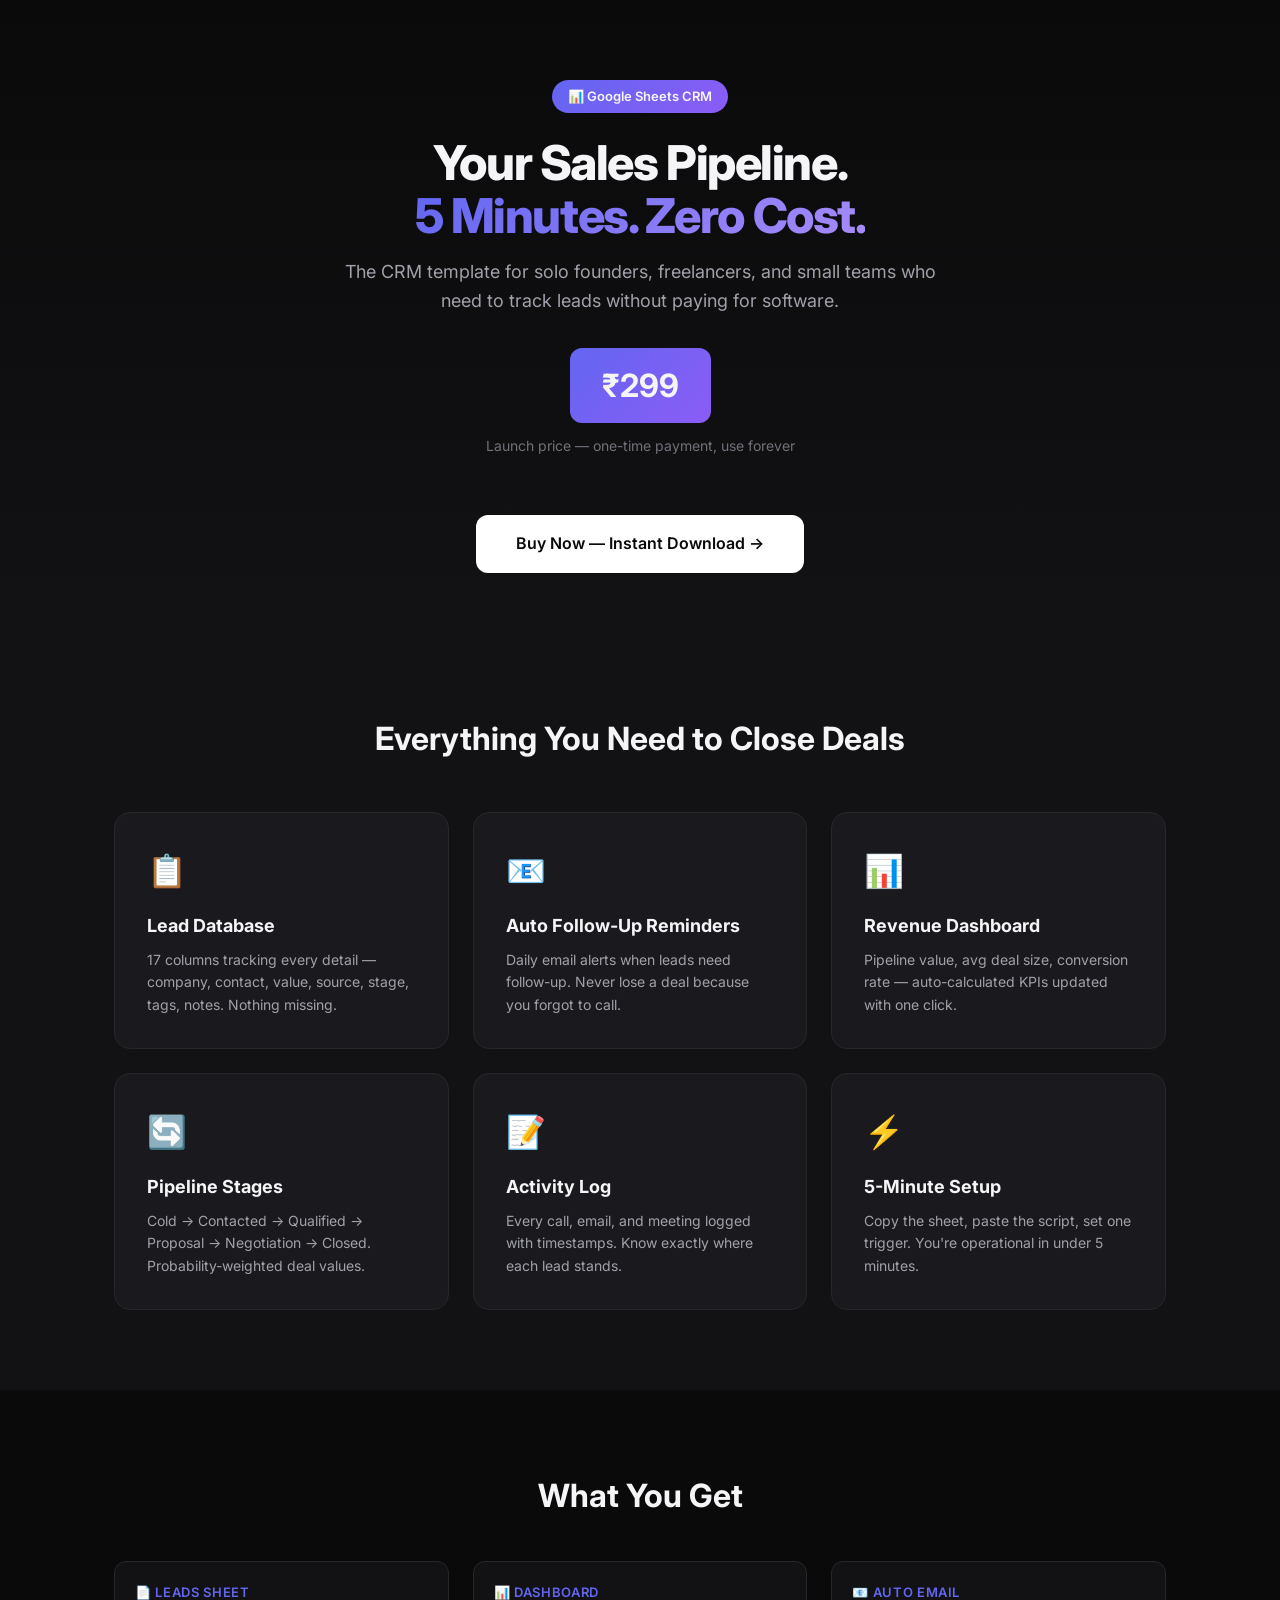
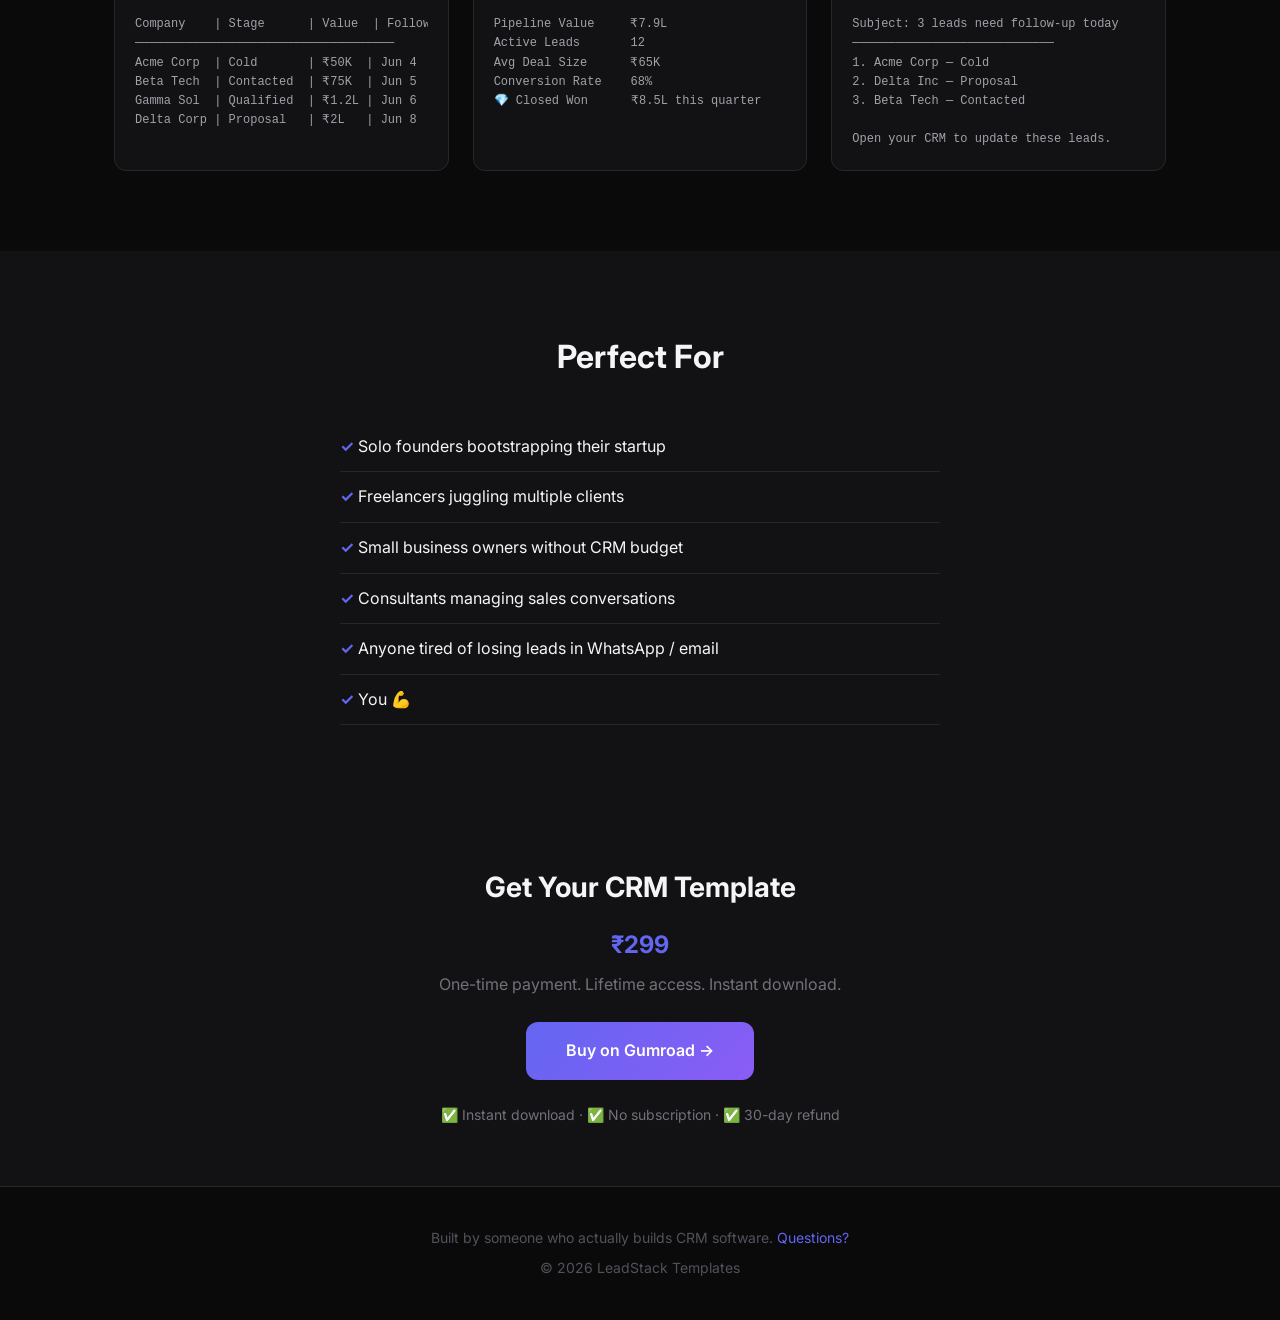
==== site/index.html @ 66523a02 "initial: CRM Sales Tracker Template + landing page" ====
<!DOCTYPE html>
<html lang="en">
<head>
  <meta charset="UTF-8">
  <meta name="viewport" content="width=device-width, initial-scale=1.0">
  <title>CRM & Sales Tracker Template | LeadStack</title>
  <link href="https://fonts.googleapis.com/css2?family=Inter:wght@400;500;600;700;800&display=swap" rel="stylesheet">
  <style>
    * { margin: 0; padding: 0; box-sizing: border-box; }
    body {
      font-family: 'Inter', sans-serif;
      background: #0a0a0b;
      color: #f5f5f7;
      line-height: 1.6;
    }
    .container { max-width: 1100px; margin: 0 auto; padding: 0 24px; }

    /* Hero */
    .hero {
      padding: 80px 0 60px;
      text-align: center;
      background: linear-gradient(180deg, #0a0a0b 0%, #121214 100%);
    }
    .hero-badge {
      display: inline-block;
      padding: 6px 16px;
      border-radius: 100px;
      background: linear-gradient(135deg, #6366f1, #8b5cf6);
      font-size: 13px;
      font-weight: 600;
      margin-bottom: 24px;
    }
    .hero h1 {
      font-size: 48px;
      font-weight: 800;
      line-height: 1.1;
      letter-spacing: -0.03em;
      margin-bottom: 16px;
    }
    .hero h1 span { background: linear-gradient(135deg, #6366f1, #a78bfa); -webkit-background-clip: text; -webkit-text-fill-color: transparent; }
    .hero p {
      font-size: 18px;
      color: #a1a1aa;
      max-width: 600px;
      margin: 0 auto 32px;
    }
    .price-tag {
      display: inline-block;
      padding: 12px 32px;
      background: linear-gradient(135deg, #6366f1, #8b5cf6);
      border-radius: 12px;
      font-size: 32px;
      font-weight: 700;
      margin-bottom: 12px;
    }
    .price-note { color: #71717a; font-size: 14px; margin-bottom: 32px; }
    .cta {
      display: inline-block;
      padding: 16px 40px;
      background: #fff;
      color: #0a0a0b;
      font-size: 16px;
      font-weight: 600;
      border-radius: 12px;
      text-decoration: none;
      transition: all 0.2s;
    }
    .cta:hover { transform: translateY(-2px); box-shadow: 0 12px 32px rgba(99,102,241,0.3); }

    /* Features */
    .features {
      padding: 80px 0;
      background: #121214;
    }
    .features h2 {
      text-align: center;
      font-size: 32px;
      margin-bottom: 48px;
    }
    .feature-grid {
      display: grid;
      grid-template-columns: repeat(auto-fit, minmax(300px, 1fr));
      gap: 24px;
    }
    .feature-card {
      padding: 32px;
      background: #1a1a1e;
      border-radius: 16px;
      border: 1px solid #27272a;
    }
    .feature-card .icon { font-size: 32px; margin-bottom: 16px; }
    .feature-card h3 { font-size: 18px; margin-bottom: 8px; }
    .feature-card p { color: #a1a1aa; font-size: 14px; }

    /* Demo */
    .demo {
      padding: 80px 0;
      background: #0a0a0b;
    }
    .demo h2 { text-align: center; font-size: 32px; margin-bottom: 40px; }
    .demo-grid {
      display: grid;
      grid-template-columns: repeat(auto-fit, minmax(320px, 1fr));
      gap: 24px;
    }
    .demo-card {
      background: #121214;
      border: 1px solid #27272a;
      border-radius: 12px;
      padding: 20px;
    }
    .demo-card pre {
      font-family: 'SF Mono', 'Fira Code', monospace;
      font-size: 12px;
      color: #a1a1aa;
      overflow-x: auto;
    }
    .demo-card .label {
      font-size: 13px;
      font-weight: 600;
      color: #6366f1;
      margin-bottom: 12px;
      text-transform: uppercase;
      letter-spacing: 0.05em;
    }

    /* Who */
    .who {
      padding: 80px 0;
      background: #121214;
    }
    .who h2 { text-align: center; font-size: 32px; margin-bottom: 40px; }
    .who-list {
      max-width: 600px;
      margin: 0 auto;
    }
    .who-list li {
      list-style: none;
      padding: 12px 0;
      font-size: 16px;
      border-bottom: 1px solid #27272a;
    }
    .who-list li::before { content: "✓ "; color: #6366f1; font-weight: 700; }

    /* Footer */
    .footer {
      text-align: center;
      padding: 40px;
      color: #52525b;
      font-size: 14px;
      border-top: 1px solid #27272a;
    }
    .footer a { color: #6366f1; text-decoration: none; }

    @media (max-width: 640px) {
      .hero h1 { font-size: 32px; }
      .price-tag { font-size: 28px; }
    }
  </style>
</head>
<body>
  <section class="hero">
    <div class="container">
      <div class="hero-badge">📊 Google Sheets CRM</div>
      <h1>Your Sales Pipeline.<br><span>5 Minutes. Zero Cost.</span></h1>
      <p>The CRM template for solo founders, freelancers, and small teams who need to track leads without paying for software.</p>
      <div class="price-tag">₹299</div>
      <div class="price-note">Launch price — one-time payment, use forever</div>
      <br>
      <a href="#buy" class="cta">Buy Now — Instant Download →</a>
    </div>
  </section>

  <section class="features">
    <div class="container">
      <h2>Everything You Need to Close Deals</h2>
      <div class="feature-grid">
        <div class="feature-card">
          <div class="icon">📋</div>
          <h3>Lead Database</h3>
          <p>17 columns tracking every detail — company, contact, value, source, stage, tags, notes. Nothing missing.</p>
        </div>
        <div class="feature-card">
          <div class="icon">📧</div>
          <h3>Auto Follow-Up Reminders</h3>
          <p>Daily email alerts when leads need follow-up. Never lose a deal because you forgot to call.</p>
        </div>
        <div class="feature-card">
          <div class="icon">📊</div>
          <h3>Revenue Dashboard</h3>
          <p>Pipeline value, avg deal size, conversion rate — auto-calculated KPIs updated with one click.</p>
        </div>
        <div class="feature-card">
          <div class="icon">🔄</div>
          <h3>Pipeline Stages</h3>
          <p>Cold → Contacted → Qualified → Proposal → Negotiation → Closed. Probability-weighted deal values.</p>
        </div>
        <div class="feature-card">
          <div class="icon">📝</div>
          <h3>Activity Log</h3>
          <p>Every call, email, and meeting logged with timestamps. Know exactly where each lead stands.</p>
        </div>
        <div class="feature-card">
          <div class="icon">⚡</div>
          <h3>5-Minute Setup</h3>
          <p>Copy the sheet, paste the script, set one trigger. You're operational in under 5 minutes.</p>
        </div>
      </div>
    </div>
  </section>

  <section class="demo">
    <div class="container">
      <h2>What You Get</h2>
      <div class="demo-grid">
        <div class="demo-card">
          <div class="label">📄 Leads Sheet</div>
          <pre>Company    | Stage      | Value  | Follow-Up
────────────────────────────────────
Acme Corp  | Cold       | ₹50K  | Jun 4
Beta Tech  | Contacted  | ₹75K  | Jun 5
Gamma Sol  | Qualified  | ₹1.2L | Jun 6
Delta Corp | Proposal   | ₹2L   | Jun 8</pre>
        </div>
        <div class="demo-card">
          <div class="label">📊 Dashboard</div>
          <pre>Pipeline Value     ₹7.9L
Active Leads       12
Avg Deal Size      ₹65K
Conversion Rate    68%
💎 Closed Won      ₹8.5L this quarter</pre>
        </div>
        <div class="demo-card">
          <div class="label">📧 Auto Email</div>
          <pre>Subject: 3 leads need follow-up today
────────────────────────────
1. Acme Corp — Cold
2. Delta Inc — Proposal
3. Beta Tech — Contacted

Open your CRM to update these leads.</pre>
        </div>
      </div>
    </div>
  </section>

  <section class="who">
    <div class="container">
      <h2>Perfect For</h2>
      <ul class="who-list">
        <li>Solo founders bootstrapping their startup</li>
        <li>Freelancers juggling multiple clients</li>
        <li>Small business owners without CRM budget</li>
        <li>Consultants managing sales conversations</li>
        <li>Anyone tired of losing leads in WhatsApp / email</li>
        <li>You 💪</li>
      </ul>
    </div>
  </section>

  <div id="buy" style="padding:60px 0;text-align:center;background:#121214;">
    <div class="container">
      <h2 style="font-size:28px;margin-bottom:16px;">Get Your CRM Template</h2>
      <div style="font-size:24px;font-weight:700;color:#6366f1;margin-bottom:8px;">₹299</div>
      <p style="color:#71717a;margin-bottom:24px;">One-time payment. Lifetime access. Instant download.</p>
      <a href="https://your-store.gumroad.com/l/crm-template" class="cta" style="background:linear-gradient(135deg,#6366f1,#8b5cf6);color:#fff;">Buy on Gumroad →</a>
      <div style="margin-top:24px;font-size:14px;color:#71717a;">
        ✅ Instant download · ✅ No subscription · ✅ 30-day refund
      </div>
    </div>
  </div>

  <div class="footer">
    <p>Built by someone who actually builds CRM software. <a href="mailto:support@example.com">Questions?</a></p>
    <p style="margin-top:8px;">© 2026 LeadStack Templates</p>
  </div>
</body>
</html>
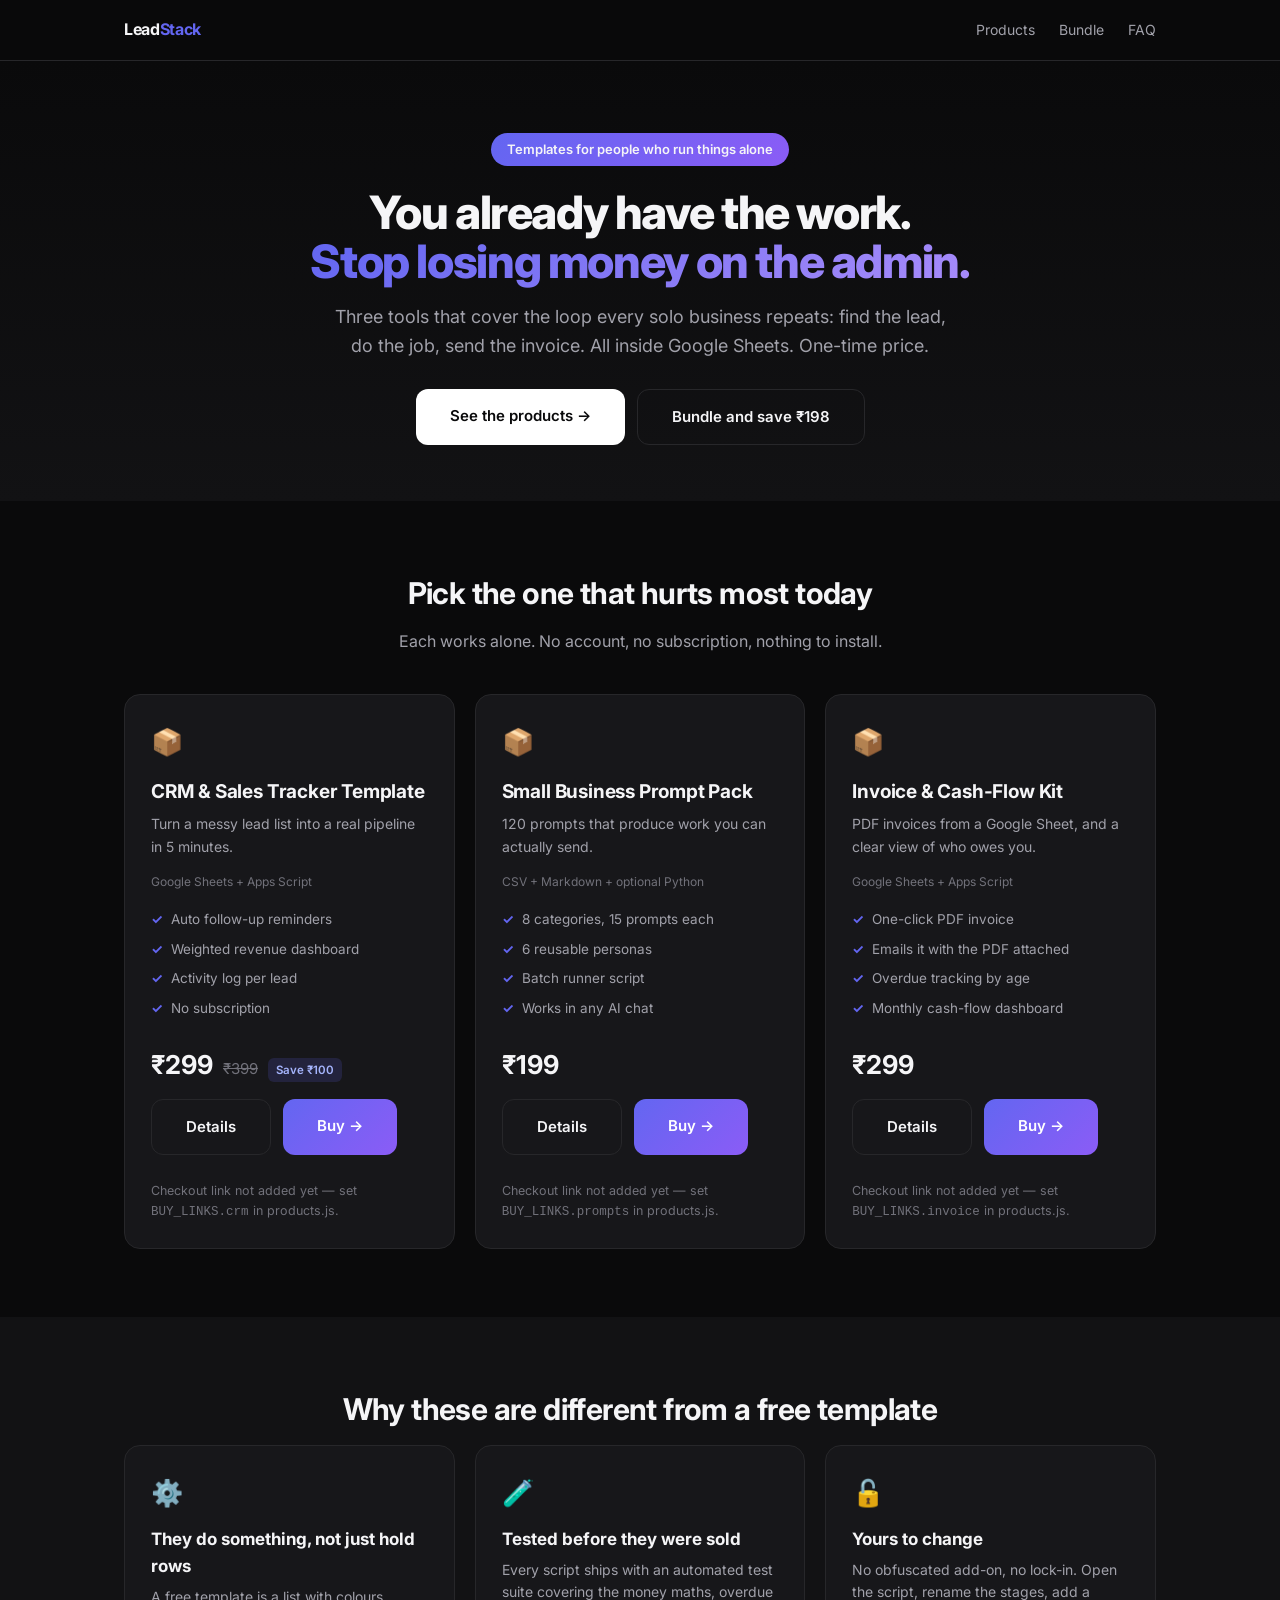
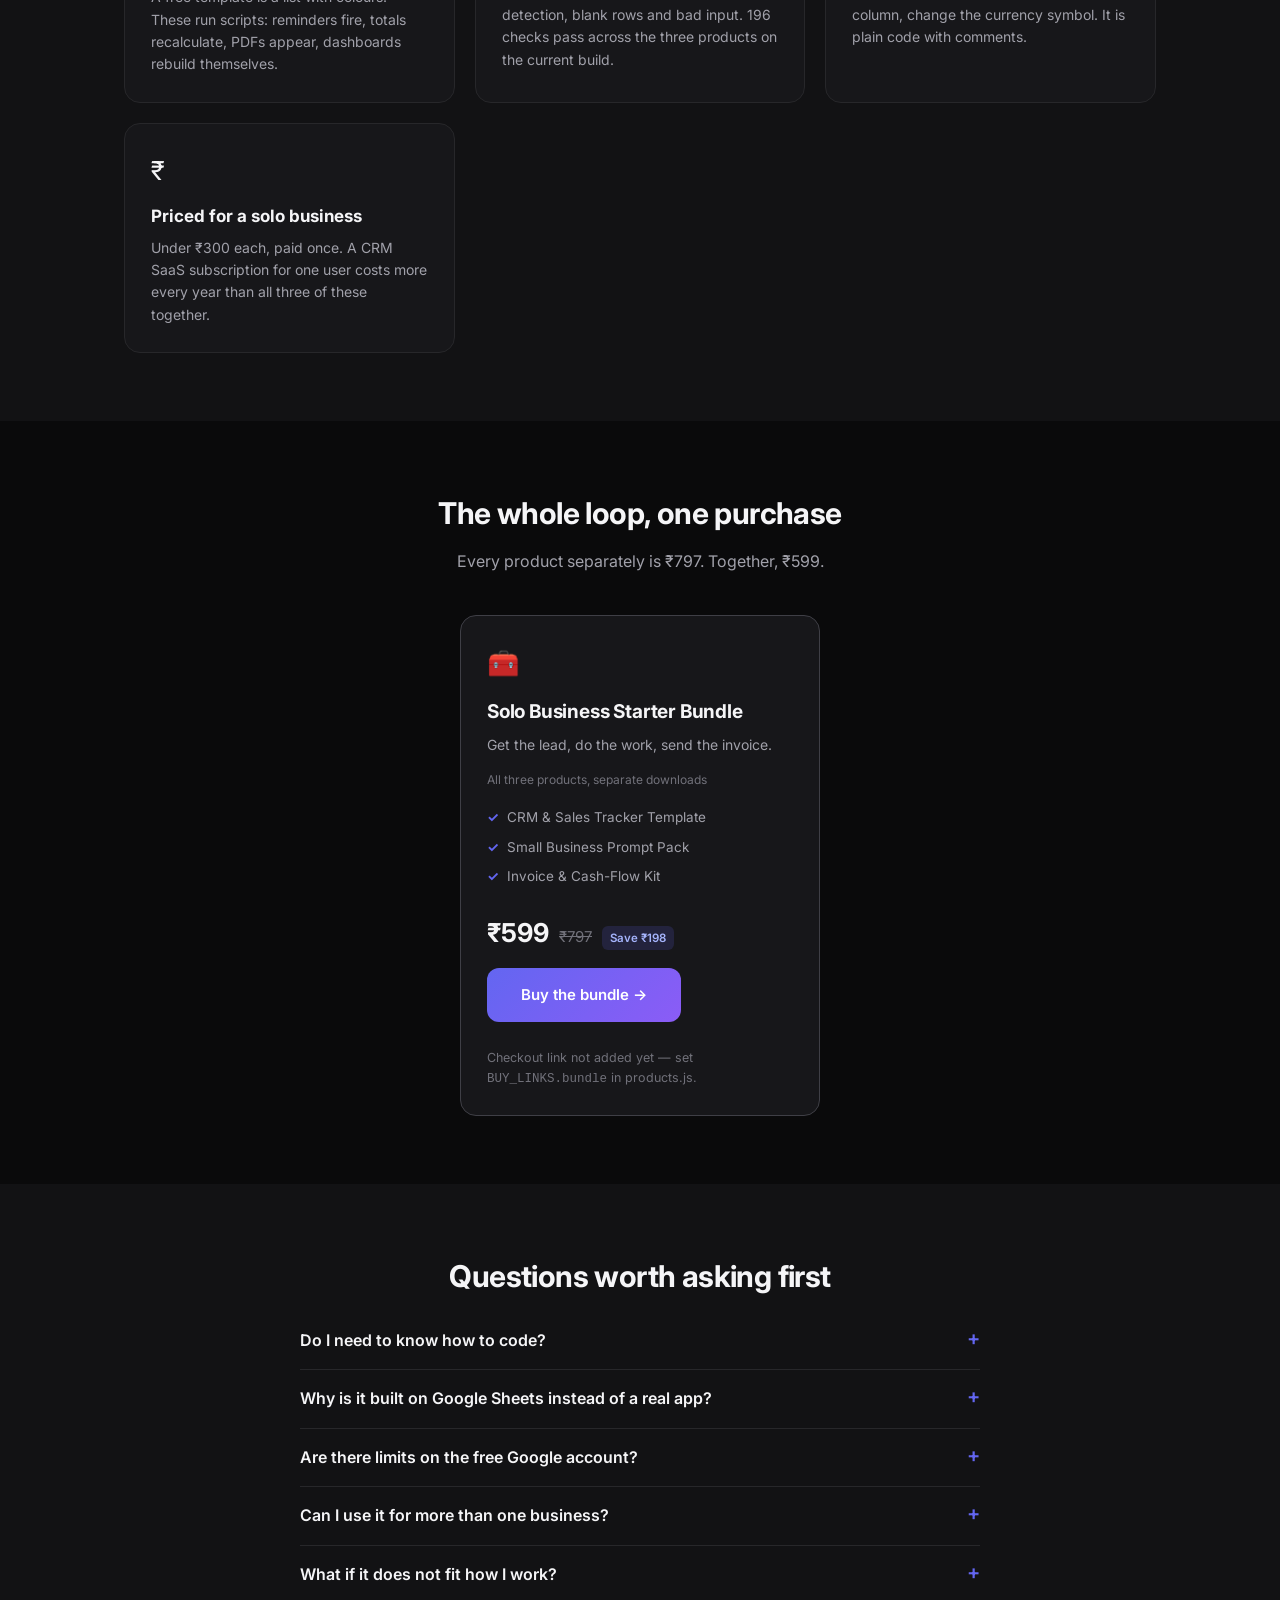
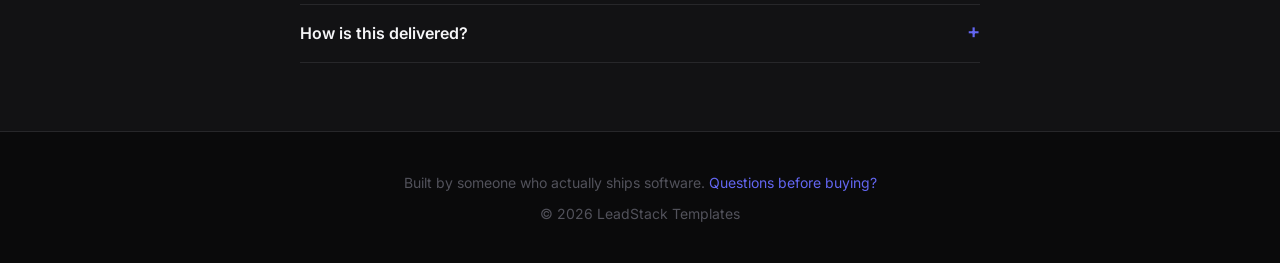
==== commit 190175d3: "Build a sellable product catalog around the CRM template The repo had one half-finished product and " ====
--- a/site/index.html
+++ b/site/index.html
@@ -3,276 +3,119 @@
 <head>
   <meta charset="UTF-8">
   <meta name="viewport" content="width=device-width, initial-scale=1.0">
-  <title>CRM & Sales Tracker Template | LeadStack</title>
+  <title>LeadStack — Templates & Tools for Solo Businesses</title>
+  <meta name="description" content="Google Sheets templates and prompt packs that handle sales, invoicing and follow-ups for freelancers and solo founders. One-time price, no subscription.">
   <link href="https://fonts.googleapis.com/css2?family=Inter:wght@400;500;600;700;800&display=swap" rel="stylesheet">
-  <style>
-    * { margin: 0; padding: 0; box-sizing: border-box; }
-    body {
-      font-family: 'Inter', sans-serif;
-      background: #0a0a0b;
-      color: #f5f5f7;
-      line-height: 1.6;
-    }
-    .container { max-width: 1100px; margin: 0 auto; padding: 0 24px; }
-
-    /* Hero */
-    .hero {
-      padding: 80px 0 60px;
-      text-align: center;
-      background: linear-gradient(180deg, #0a0a0b 0%, #121214 100%);
-    }
-    .hero-badge {
-      display: inline-block;
-      padding: 6px 16px;
-      border-radius: 100px;
-      background: linear-gradient(135deg, #6366f1, #8b5cf6);
-      font-size: 13px;
-      font-weight: 600;
-      margin-bottom: 24px;
-    }
-    .hero h1 {
-      font-size: 48px;
-      font-weight: 800;
-      line-height: 1.1;
-      letter-spacing: -0.03em;
-      margin-bottom: 16px;
-    }
-    .hero h1 span { background: linear-gradient(135deg, #6366f1, #a78bfa); -webkit-background-clip: text; -webkit-text-fill-color: transparent; }
-    .hero p {
-      font-size: 18px;
-      color: #a1a1aa;
-      max-width: 600px;
-      margin: 0 auto 32px;
-    }
-    .price-tag {
-      display: inline-block;
-      padding: 12px 32px;
-      background: linear-gradient(135deg, #6366f1, #8b5cf6);
-      border-radius: 12px;
-      font-size: 32px;
-      font-weight: 700;
-      margin-bottom: 12px;
-    }
-    .price-note { color: #71717a; font-size: 14px; margin-bottom: 32px; }
-    .cta {
-      display: inline-block;
-      padding: 16px 40px;
-      background: #fff;
-      color: #0a0a0b;
-      font-size: 16px;
-      font-weight: 600;
-      border-radius: 12px;
-      text-decoration: none;
-      transition: all 0.2s;
-    }
-    .cta:hover { transform: translateY(-2px); box-shadow: 0 12px 32px rgba(99,102,241,0.3); }
-
-    /* Features */
-    .features {
-      padding: 80px 0;
-      background: #121214;
-    }
-    .features h2 {
-      text-align: center;
-      font-size: 32px;
-      margin-bottom: 48px;
-    }
-    .feature-grid {
-      display: grid;
-      grid-template-columns: repeat(auto-fit, minmax(300px, 1fr));
-      gap: 24px;
-    }
-    .feature-card {
-      padding: 32px;
-      background: #1a1a1e;
-      border-radius: 16px;
-      border: 1px solid #27272a;
-    }
-    .feature-card .icon { font-size: 32px; margin-bottom: 16px; }
-    .feature-card h3 { font-size: 18px; margin-bottom: 8px; }
-    .feature-card p { color: #a1a1aa; font-size: 14px; }
-
-    /* Demo */
-    .demo {
-      padding: 80px 0;
-      background: #0a0a0b;
-    }
-    .demo h2 { text-align: center; font-size: 32px; margin-bottom: 40px; }
-    .demo-grid {
-      display: grid;
-      grid-template-columns: repeat(auto-fit, minmax(320px, 1fr));
-      gap: 24px;
-    }
-    .demo-card {
-      background: #121214;
-      border: 1px solid #27272a;
-      border-radius: 12px;
-      padding: 20px;
-    }
-    .demo-card pre {
-      font-family: 'SF Mono', 'Fira Code', monospace;
-      font-size: 12px;
-      color: #a1a1aa;
-      overflow-x: auto;
-    }
-    .demo-card .label {
-      font-size: 13px;
-      font-weight: 600;
-      color: #6366f1;
-      margin-bottom: 12px;
-      text-transform: uppercase;
-      letter-spacing: 0.05em;
-    }
-
-    /* Who */
-    .who {
-      padding: 80px 0;
-      background: #121214;
-    }
-    .who h2 { text-align: center; font-size: 32px; margin-bottom: 40px; }
-    .who-list {
-      max-width: 600px;
-      margin: 0 auto;
-    }
-    .who-list li {
-      list-style: none;
-      padding: 12px 0;
-      font-size: 16px;
-      border-bottom: 1px solid #27272a;
-    }
-    .who-list li::before { content: "✓ "; color: #6366f1; font-weight: 700; }
-
-    /* Footer */
-    .footer {
-      text-align: center;
-      padding: 40px;
-      color: #52525b;
-      font-size: 14px;
-      border-top: 1px solid #27272a;
-    }
-    .footer a { color: #6366f1; text-decoration: none; }
-
-    @media (max-width: 640px) {
-      .hero h1 { font-size: 32px; }
-      .price-tag { font-size: 28px; }
-    }
-  </style>
+  <link rel="stylesheet" href="styles.css">
 </head>
 <body>
-  <section class="hero">
+  <nav class="nav">
+    <div class="container nav-inner">
+      <a class="logo" href="index.html">Lead<span>Stack</span></a>
+      <div class="nav-links">
+        <a href="#products">Products</a>
+        <a href="#bundle">Bundle</a>
+        <a href="#faq">FAQ</a>
+      </div>
+    </div>
+  </nav>
+
+  <header class="hero">
     <div class="container">
-      <div class="hero-badge">📊 Google Sheets CRM</div>
-      <h1>Your Sales Pipeline.<br><span>5 Minutes. Zero Cost.</span></h1>
-      <p>The CRM template for solo founders, freelancers, and small teams who need to track leads without paying for software.</p>
-      <div class="price-tag">₹299</div>
-      <div class="price-note">Launch price — one-time payment, use forever</div>
-      <br>
-      <a href="#buy" class="cta">Buy Now — Instant Download →</a>
+      <div class="hero-badge">Templates for people who run things alone</div>
+      <h1>You already have the work.<br><em>Stop losing money on the admin.</em></h1>
+      <p>Three tools that cover the loop every solo business repeats: find the lead, do the job, send the invoice. All inside Google Sheets. One-time price.</p>
+      <div class="cta-row">
+        <a href="#products" class="cta">See the products →</a>
+        <a href="#bundle" class="cta ghost">Bundle and save ₹198</a>
+      </div>
+    </div>
+  </header>
+
+  <section id="products">
+    <div class="container">
+      <h2>Pick the one that hurts most today</h2>
+      <p class="sub">Each works alone. No account, no subscription, nothing to install.</p>
+      <div class="grid" data-products></div>
     </div>
   </section>
 
-  <section class="features">
+  <section class="alt">
     <div class="container">
-      <h2>Everything You Need to Close Deals</h2>
-      <div class="feature-grid">
-        <div class="feature-card">
-          <div class="icon">📋</div>
-          <h3>Lead Database</h3>
-          <p>17 columns tracking every detail — company, contact, value, source, stage, tags, notes. Nothing missing.</p>
+      <h2>Why these are different from a free template</h2>
+      <div class="features">
+        <div class="feature">
+          <div class="icon">⚙️</div>
+          <h3>They do something, not just hold rows</h3>
+          <p>A free template is a list with colours. These run scripts: reminders fire, totals recalculate, PDFs appear, dashboards rebuild themselves.</p>
         </div>
-        <div class="feature-card">
-          <div class="icon">📧</div>
-          <h3>Auto Follow-Up Reminders</h3>
-          <p>Daily email alerts when leads need follow-up. Never lose a deal because you forgot to call.</p>
+        <div class="feature">
+          <div class="icon">🧪</div>
+          <h3>Tested before they were sold</h3>
+          <p>Every script ships with an automated test suite covering the money maths, overdue detection, blank rows and bad input. 196 checks pass across the three products on the current build.</p>
         </div>
-        <div class="feature-card">
-          <div class="icon">📊</div>
-          <h3>Revenue Dashboard</h3>
-          <p>Pipeline value, avg deal size, conversion rate — auto-calculated KPIs updated with one click.</p>
+        <div class="feature">
+          <div class="icon">🔓</div>
+          <h3>Yours to change</h3>
+          <p>No obfuscated add-on, no lock-in. Open the script, rename the stages, add a column, change the currency symbol. It is plain code with comments.</p>
         </div>
-        <div class="feature-card">
-          <div class="icon">🔄</div>
-          <h3>Pipeline Stages</h3>
-          <p>Cold → Contacted → Qualified → Proposal → Negotiation → Closed. Probability-weighted deal values.</p>
-        </div>
-        <div class="feature-card">
-          <div class="icon">📝</div>
-          <h3>Activity Log</h3>
-          <p>Every call, email, and meeting logged with timestamps. Know exactly where each lead stands.</p>
-        </div>
-        <div class="feature-card">
-          <div class="icon">⚡</div>
-          <h3>5-Minute Setup</h3>
-          <p>Copy the sheet, paste the script, set one trigger. You're operational in under 5 minutes.</p>
+        <div class="feature">
+          <div class="icon">₹</div>
+          <h3>Priced for a solo business</h3>
+          <p>Under ₹300 each, paid once. A CRM SaaS subscription for one user costs more every year than all three of these together.</p>
         </div>
       </div>
     </div>
   </section>
 
-  <section class="demo">
+  <section id="bundle">
     <div class="container">
-      <h2>What You Get</h2>
-      <div class="demo-grid">
-        <div class="demo-card">
-          <div class="label">📄 Leads Sheet</div>
-          <pre>Company    | Stage      | Value  | Follow-Up
-────────────────────────────────────
-Acme Corp  | Cold       | ₹50K  | Jun 4
-Beta Tech  | Contacted  | ₹75K  | Jun 5
-Gamma Sol  | Qualified  | ₹1.2L | Jun 6
-Delta Corp | Proposal   | ₹2L   | Jun 8</pre>
-        </div>
-        <div class="demo-card">
-          <div class="label">📊 Dashboard</div>
-          <pre>Pipeline Value     ₹7.9L
-Active Leads       12
-Avg Deal Size      ₹65K
-Conversion Rate    68%
-💎 Closed Won      ₹8.5L this quarter</pre>
-        </div>
-        <div class="demo-card">
-          <div class="label">📧 Auto Email</div>
-          <pre>Subject: 3 leads need follow-up today
-────────────────────────────
-1. Acme Corp — Cold
-2. Delta Inc — Proposal
-3. Beta Tech — Contacted
+      <h2>The whole loop, one purchase</h2>
+      <p class="sub">Every product separately is ₹797. Together, ₹599.</p>
+      <div class="grid" style="max-width:360px;margin:0 auto;" data-bundle></div>
+    </div>
+  </section>
 
-Open your CRM to update these leads.</pre>
-        </div>
+  <section class="alt" id="faq">
+    <div class="container">
+      <h2>Questions worth asking first</h2>
+      <div class="faq">
+        <details>
+          <summary>Do I need to know how to code?</summary>
+          <p>No. Setup is copy-paste into the Apps Script editor and clicking through a menu. The guides assume you have never opened Apps Script before.</p>
+        </details>
+        <details>
+          <summary>Why is it built on Google Sheets instead of a real app?</summary>
+          <p>Because a real app costs money every month, holds your data somewhere you did not choose, and you cannot change how it works. Sheets runs free on any device, the data is yours, and every formula here is editable.</p>
+        </details>
+        <details>
+          <summary>Are there limits on the free Google account?</summary>
+          <p>Apps Script has generous daily quotas that a solo workload will not approach. Email-sending caps are the only one worth knowing about, and both guides explain the numbers.</p>
+        </details>
+        <details>
+          <summary>Can I use it for more than one business?</summary>
+          <p>Yes — one licence covers every business you personally own. Reselling or redistributing is not permitted.</p>
+        </details>
+        <details>
+          <summary>What if it does not fit how I work?</summary>
+          <p>Email me within 30 days and you get a full refund, no questions asked. Refunds cost me less than shipping something people hate.</p>
+        </details>
+        <details>
+          <summary>How is this delivered?</summary>
+          <p>Instant download after checkout: a ZIP with the script, sample data, a written setup guide, and a one-page quick start.</p>
+        </details>
       </div>
     </div>
   </section>
 
-  <section class="who">
+  <footer class="footer">
     <div class="container">
-      <h2>Perfect For</h2>
-      <ul class="who-list">
-        <li>Solo founders bootstrapping their startup</li>
-        <li>Freelancers juggling multiple clients</li>
-        <li>Small business owners without CRM budget</li>
-        <li>Consultants managing sales conversations</li>
-        <li>Anyone tired of losing leads in WhatsApp / email</li>
-        <li>You 💪</li>
-      </ul>
+      <p>Built by someone who actually ships software. <a href="mailto:hello@leadstack.dev">Questions before buying?</a></p>
+      <p style="margin-top:8px">© <span data-year>2026</span> LeadStack Templates</p>
     </div>
-  </section>
+  </footer>
 
-  <div id="buy" style="padding:60px 0;text-align:center;background:#121214;">
-    <div class="container">
-      <h2 style="font-size:28px;margin-bottom:16px;">Get Your CRM Template</h2>
-      <div style="font-size:24px;font-weight:700;color:#6366f1;margin-bottom:8px;">₹299</div>
-      <p style="color:#71717a;margin-bottom:24px;">One-time payment. Lifetime access. Instant download.</p>
-      <a href="https://your-store.gumroad.com/l/crm-template" class="cta" style="background:linear-gradient(135deg,#6366f1,#8b5cf6);color:#fff;">Buy on Gumroad →</a>
-      <div style="margin-top:24px;font-size:14px;color:#71717a;">
-        ✅ Instant download · ✅ No subscription · ✅ 30-day refund
-      </div>
-    </div>
-  </div>
-
-  <div class="footer">
-    <p>Built by someone who actually builds CRM software. <a href="mailto:support@example.com">Questions?</a></p>
-    <p style="margin-top:8px;">© 2026 LeadStack Templates</p>
-  </div>
+  <script src="products.js"></script>
+  <script src="store.js"></script>
 </body>
 </html>
--- a/site/styles.css
+++ b/site/styles.css
@@ -0,0 +1,118 @@
+/* Shared styles for the storefront. */
+* { margin: 0; padding: 0; box-sizing: border-box; }
+:root {
+  --bg: #0a0a0b; --bg-alt: #121214; --card: #17171a;
+  --line: #27272a; --text: #f5f5f7; --muted: #a1a1aa; --dim: #71717a;
+  --brand: #6366f1; --brand-2: #8b5cf6;
+}
+body {
+  font-family: 'Inter', -apple-system, BlinkMacSystemFont, 'Segoe UI', sans-serif;
+  background: var(--bg); color: var(--text); line-height: 1.6;
+  -webkit-font-smoothing: antialiased;
+}
+.container { max-width: 1080px; margin: 0 auto; padding: 0 24px; }
+a { color: var(--brand); }
+
+/* Nav */
+.nav { position: sticky; top: 0; z-index: 10; background: rgba(10,10,11,.85); backdrop-filter: blur(12px); border-bottom: 1px solid var(--line); }
+.nav-inner { display: flex; align-items: center; justify-content: space-between; height: 60px; }
+.logo { font-weight: 700; font-size: 16px; letter-spacing: -.02em; color: var(--text); text-decoration: none; }
+.logo span { color: var(--brand); }
+.nav-links { display: flex; gap: 24px; font-size: 14px; }
+.nav-links a { color: var(--muted); text-decoration: none; }
+.nav-links a:hover { color: var(--text); }
+
+/* Hero */
+.hero { padding: 72px 0 56px; text-align: center; background: linear-gradient(180deg, var(--bg) 0%, var(--bg-alt) 100%); }
+.hero-badge { display: inline-block; padding: 6px 16px; border-radius: 100px; background: linear-gradient(135deg, var(--brand), var(--brand-2)); font-size: 13px; font-weight: 600; margin-bottom: 22px; }
+.hero h1 { font-size: 46px; font-weight: 800; line-height: 1.08; letter-spacing: -.03em; margin-bottom: 16px; }
+.hero h1 em { font-style: normal; background: linear-gradient(135deg, var(--brand), #a78bfa); -webkit-background-clip: text; background-clip: text; -webkit-text-fill-color: transparent; }
+.hero p { font-size: 18px; color: var(--muted); max-width: 620px; margin: 0 auto 28px; }
+.cta { display: inline-block; padding: 15px 34px; background: #fff; color: var(--bg); font-size: 15px; font-weight: 600; border-radius: 12px; text-decoration: none; transition: transform .18s, box-shadow .18s; }
+.cta:hover { transform: translateY(-2px); box-shadow: 0 12px 32px rgba(99,102,241,.3); }
+.cta.brand { background: linear-gradient(135deg, var(--brand), var(--brand-2)); color: #fff; }
+.cta.ghost { background: transparent; color: var(--text); border: 1px solid var(--line); }
+.cta-row { display: flex; gap: 12px; justify-content: center; flex-wrap: wrap; }
+
+/* Sections */
+section { padding: 68px 0; }
+section.alt { background: var(--bg-alt); }
+h2 { font-size: 30px; font-weight: 700; letter-spacing: -.02em; text-align: center; margin-bottom: 12px; }
+.sub { text-align: center; color: var(--muted); max-width: 560px; margin: 0 auto 40px; font-size: 16px; }
+
+/* Product cards */
+.grid { display: grid; grid-template-columns: repeat(auto-fit, minmax(280px, 1fr)); gap: 20px; }
+.card { background: var(--card); border: 1px solid var(--line); border-radius: 16px; padding: 26px; display: flex; flex-direction: column; transition: border-color .18s, transform .18s; }
+.card:hover { border-color: #3f3f46; transform: translateY(-3px); }
+.card .icon { font-size: 26px; margin-bottom: 14px; }
+.card h3 { font-size: 19px; margin-bottom: 6px; letter-spacing: -.01em; }
+.card .tag { color: var(--muted); font-size: 14px; margin-bottom: 14px; }
+.card ul { list-style: none; margin-bottom: 20px; flex: 1; }
+.card li { font-size: 13.5px; color: var(--muted); padding: 4px 0 4px 20px; position: relative; }
+.card li::before { content: "✓"; position: absolute; left: 0; color: var(--brand); font-weight: 700; }
+.price-row { display: flex; align-items: baseline; gap: 10px; margin-bottom: 14px; }
+.price { font-size: 26px; font-weight: 700; }
+.was { color: var(--dim); text-decoration: line-through; font-size: 15px; }
+.save { background: rgba(99,102,241,.16); color: #a5b4fc; font-size: 11.5px; font-weight: 600; padding: 3px 8px; border-radius: 6px; }
+.card .fmt { font-size: 12px; color: var(--dim); margin-bottom: 14px; }
+
+/* Feature list */
+.features { display: grid; grid-template-columns: repeat(auto-fit, minmax(290px, 1fr)); gap: 20px; }
+.feature { padding: 26px; background: var(--card); border: 1px solid var(--line); border-radius: 16px; }
+.feature .icon { font-size: 26px; margin-bottom: 12px; }
+.feature h3 { font-size: 17px; margin-bottom: 6px; }
+.feature p { color: var(--muted); font-size: 14px; }
+
+/* Code / demo block */
+pre { font-family: 'SF Mono', 'Fira Code', ui-monospace, monospace; font-size: 12px; color: var(--muted); overflow-x: auto; }
+.demo-card { background: var(--bg-alt); border: 1px solid var(--line); border-radius: 12px; padding: 20px; }
+.demo-card .label { font-size: 12px; font-weight: 600; color: var(--brand); margin-bottom: 12px; text-transform: uppercase; letter-spacing: .05em; }
+
+/* Steps */
+.steps { max-width: 660px; margin: 0 auto; }
+.step { display: flex; gap: 18px; padding: 18px 0; border-bottom: 1px solid var(--line); }
+.step:last-child { border-bottom: none; }
+.step .n { flex: none; width: 30px; height: 30px; border-radius: 50%; background: linear-gradient(135deg, var(--brand), var(--brand-2)); display: grid; place-items: center; font-size: 14px; font-weight: 700; }
+.step h4 { font-size: 16px; margin-bottom: 2px; }
+.step p { color: var(--muted); font-size: 14.5px; }
+
+/* Buy box */
+.buy { text-align: center; }
+.buy .price { font-size: 34px; color: var(--brand); }
+.assure { margin-top: 20px; font-size: 13.5px; color: var(--dim); }
+
+/* Notice when links are not wired up yet */
+.note { margin-top: 14px; font-size: 12.5px; color: var(--dim); }
+
+/* FAQ */
+.faq { max-width: 680px; margin: 0 auto; }
+.faq details { border-bottom: 1px solid var(--line); padding: 16px 0; }
+.faq summary { cursor: pointer; font-weight: 600; font-size: 16px; list-style: none; }
+.faq summary::-webkit-details-marker { display: none; }
+.faq summary::after { content: "+"; float: right; color: var(--brand); font-size: 20px; line-height: 1; }
+.faq details[open] summary::after { content: "–"; }
+.faq p { color: var(--muted); font-size: 14.5px; margin-top: 10px; }
+
+/* Audience list */
+.who-list li { list-style: none; padding: 10px 0 10px 24px; font-size: 15.5px; border-bottom: 1px solid var(--line); position: relative; color: var(--muted); }
+.who-list li::before { content: "✓"; position: absolute; left: 0; color: var(--brand); font-weight: 700; }
+
+/* Table */
+table { width: 100%; border-collapse: collapse; font-size: 14px; }
+th, td { text-align: left; padding: 11px 12px; border-bottom: 1px solid var(--line); }
+th { color: var(--muted); font-size: 12px; text-transform: uppercase; letter-spacing: .04em; }
+
+.footer { text-align: center; padding: 40px 24px; color: #52525b; font-size: 14px; border-top: 1px solid var(--line); }
+.footer a { color: var(--brand); text-decoration: none; }
+.breadcrumbs { font-size: 13px; color: var(--dim); margin-bottom: 20px; }
+.breadcrumbs a { color: var(--dim); text-decoration: none; }
+.breadcrumbs a:hover { color: var(--text); }
+.two-col { display: grid; grid-template-columns: repeat(auto-fit, minmax(320px, 1fr)); gap: 22px; }
+
+@media (max-width: 640px) {
+  .hero { padding: 48px 0 40px; }
+  .hero h1 { font-size: 32px; }
+  .nav-links { display: none; }
+  section { padding: 48px 0; }
+  h2 { font-size: 25px; }
+}
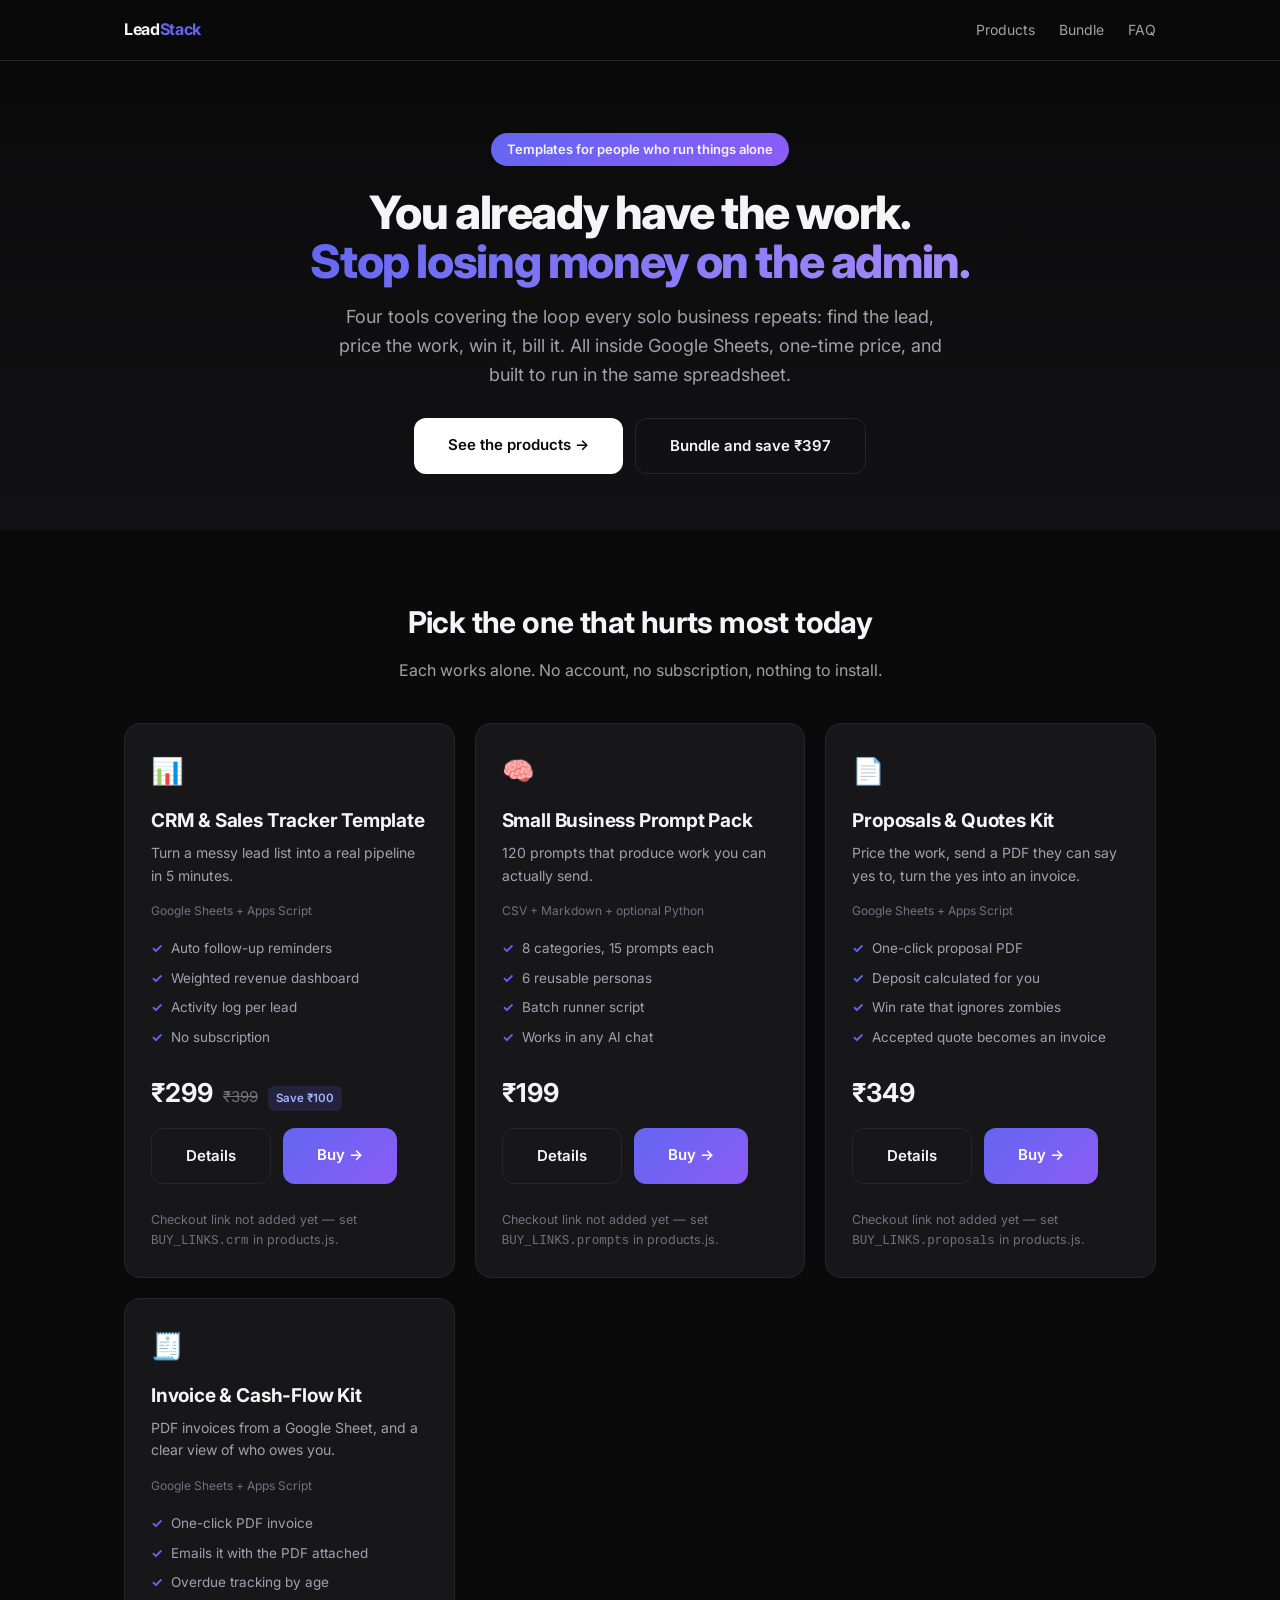
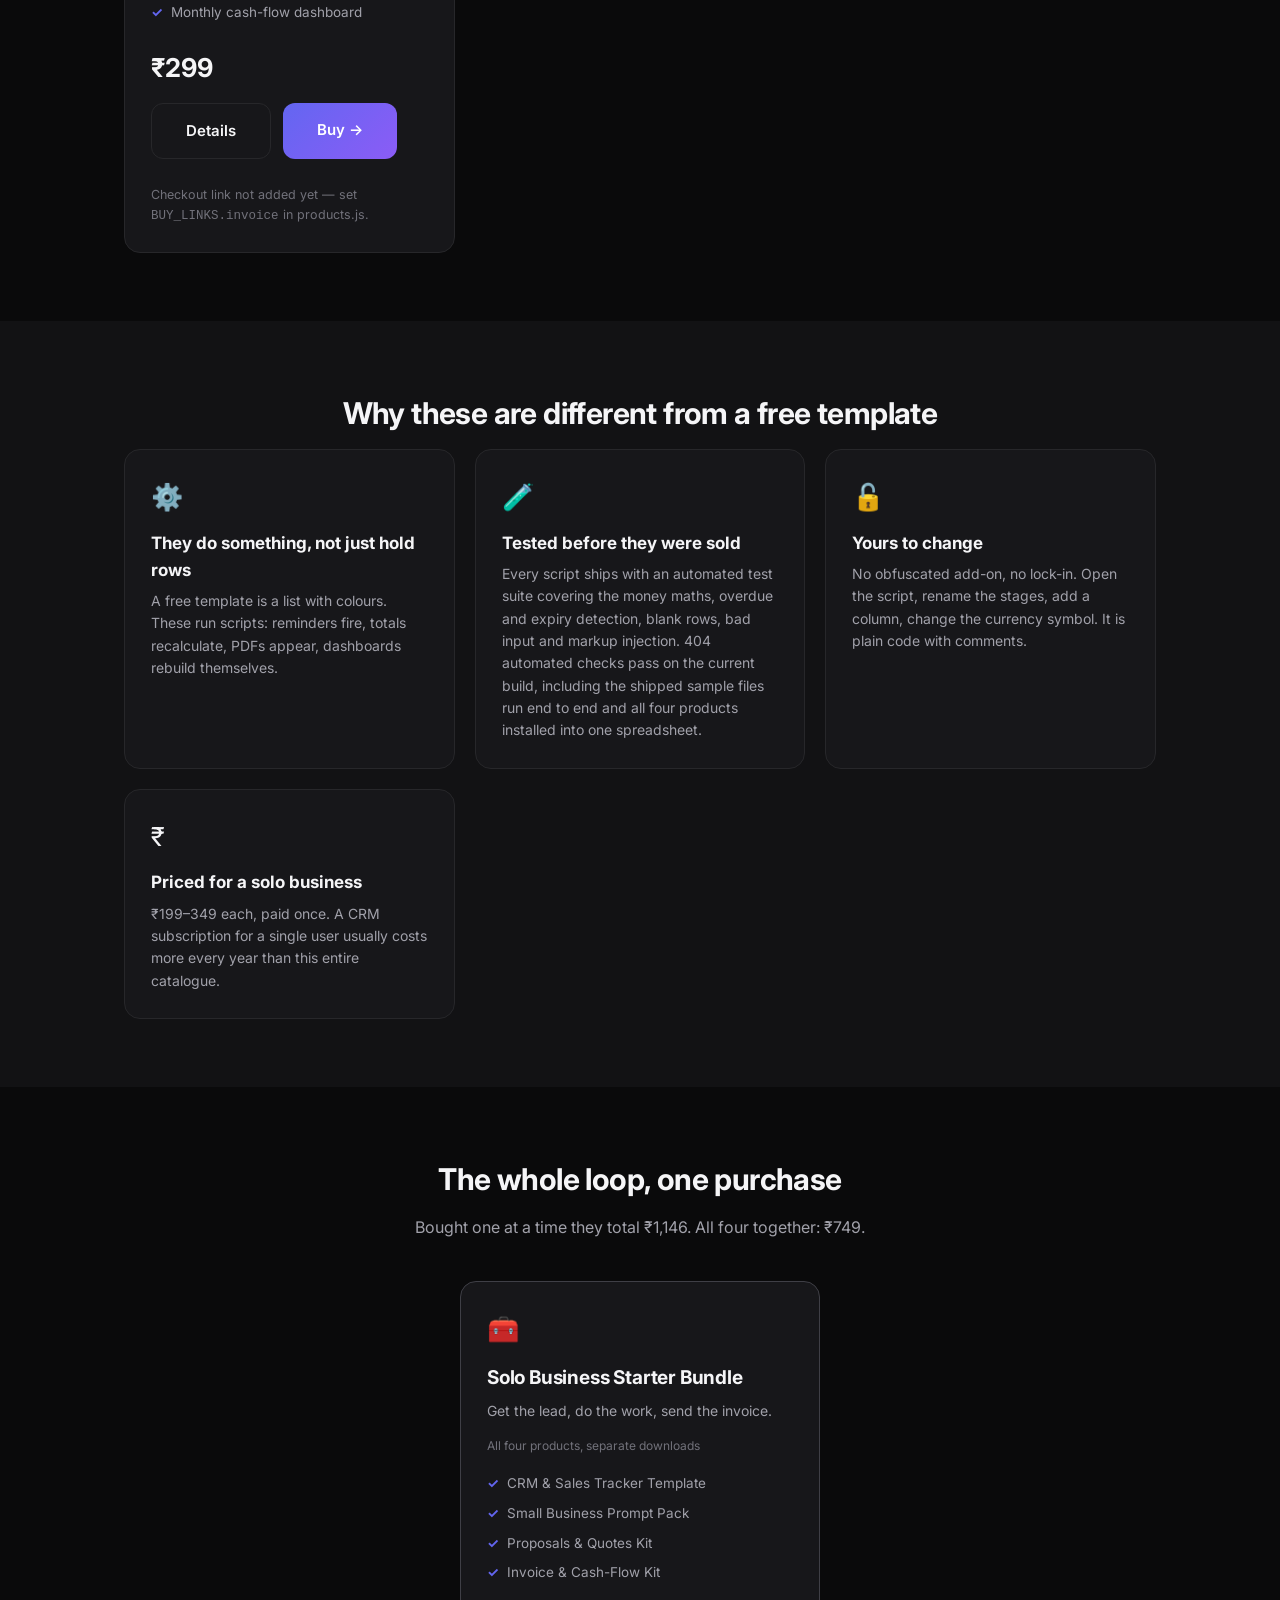
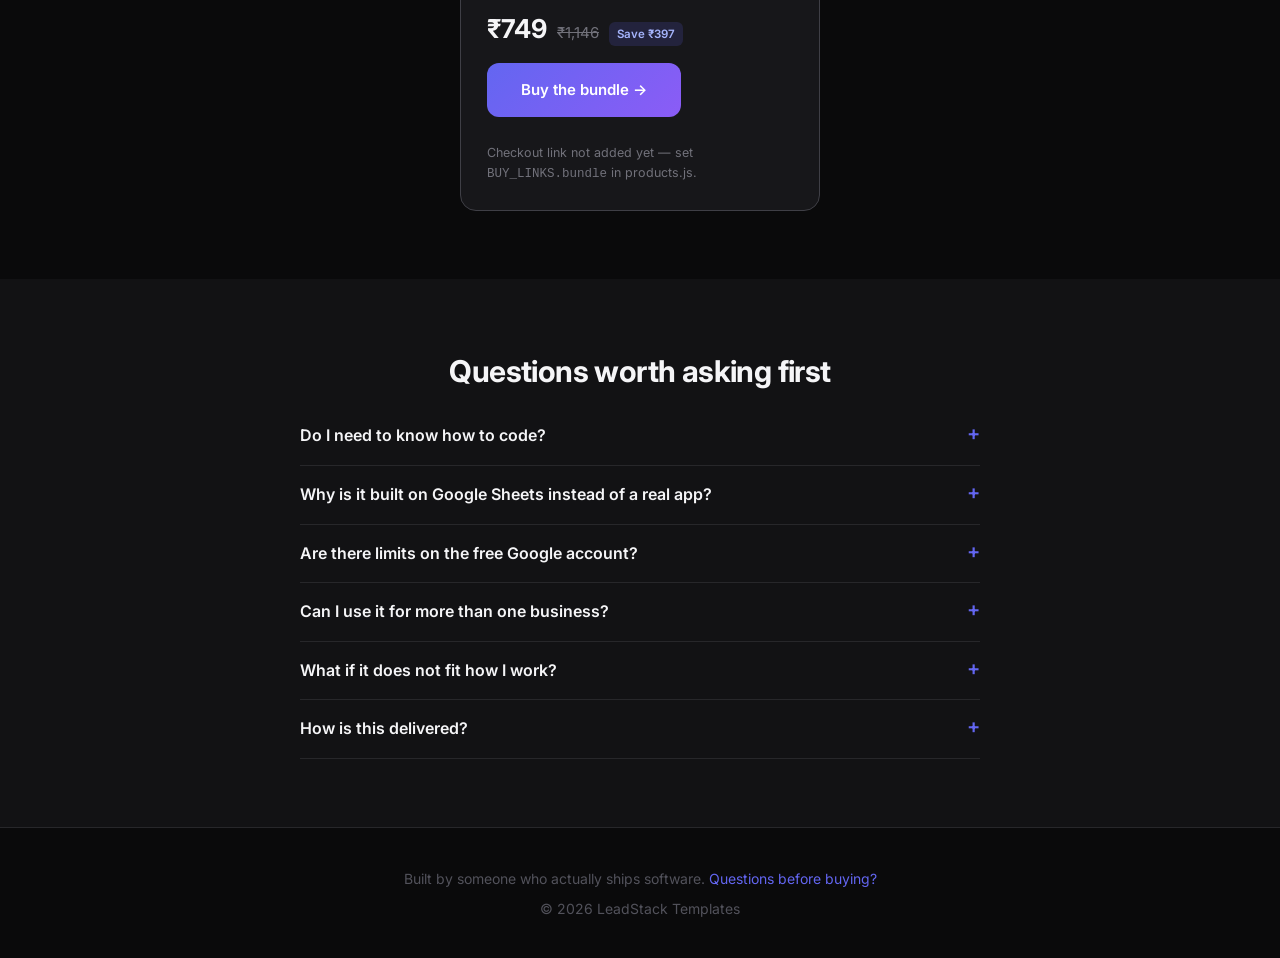
==== commit 9adc6a6b: "Add Proposals & Quotes Kit and make the products share one spreadsheet The catalog had a hole where " ====
--- a/site/index.html
+++ b/site/index.html
@@ -24,10 +24,10 @@
     <div class="container">
       <div class="hero-badge">Templates for people who run things alone</div>
       <h1>You already have the work.<br><em>Stop losing money on the admin.</em></h1>
-      <p>Three tools that cover the loop every solo business repeats: find the lead, do the job, send the invoice. All inside Google Sheets. One-time price.</p>
+      <p>Four tools covering the loop every solo business repeats: find the lead, price the work, win it, bill it. All inside Google Sheets, one-time price, and built to run in the same spreadsheet.</p>
       <div class="cta-row">
         <a href="#products" class="cta">See the products →</a>
-        <a href="#bundle" class="cta ghost">Bundle and save ₹198</a>
+        <a href="#bundle" class="cta ghost" data-save>Bundle and save ₹397</a>
       </div>
     </div>
   </header>
@@ -52,7 +52,7 @@
         <div class="feature">
           <div class="icon">🧪</div>
           <h3>Tested before they were sold</h3>
-          <p>Every script ships with an automated test suite covering the money maths, overdue detection, blank rows and bad input. 196 checks pass across the three products on the current build.</p>
+          <p>Every script ships with an automated test suite covering the money maths, overdue and expiry detection, blank rows, bad input and markup injection. <span data-checks="all">404</span> automated checks pass on the current build, including the shipped sample files run end to end and all four products installed into one spreadsheet.</p>
         </div>
         <div class="feature">
           <div class="icon">🔓</div>
@@ -62,7 +62,7 @@
         <div class="feature">
           <div class="icon">₹</div>
           <h3>Priced for a solo business</h3>
-          <p>Under ₹300 each, paid once. A CRM SaaS subscription for one user costs more every year than all three of these together.</p>
+          <p>₹199–349 each, paid once. A CRM subscription for a single user usually costs more every year than this entire catalogue.</p>
         </div>
       </div>
     </div>
@@ -71,7 +71,7 @@
   <section id="bundle">
     <div class="container">
       <h2>The whole loop, one purchase</h2>
-      <p class="sub">Every product separately is ₹797. Together, ₹599.</p>
+      <p class="sub">Bought one at a time they total ₹1,146. All four together: ₹749.</p>
       <div class="grid" style="max-width:360px;margin:0 auto;" data-bundle></div>
     </div>
   </section>
@@ -90,7 +90,7 @@
         </details>
         <details>
           <summary>Are there limits on the free Google account?</summary>
-          <p>Apps Script has generous daily quotas that a solo workload will not approach. Email-sending caps are the only one worth knowing about, and both guides explain the numbers.</p>
+          <p>Apps Script has generous daily quotas that a solo workload will not approach. Email-sending caps are the only one worth knowing about, and every guide explains the numbers.</p>
         </details>
         <details>
           <summary>Can I use it for more than one business?</summary>
@@ -102,7 +102,7 @@
         </details>
         <details>
           <summary>How is this delivered?</summary>
-          <p>Instant download after checkout: a ZIP with the script, sample data, a written setup guide, and a one-page quick start.</p>
+          <p>Instant download after checkout: a ZIP with the script, sample data, a written setup guide, and a one-page quick start. The bundle contains all four as separate downloads.</p>
         </details>
       </div>
     </div>
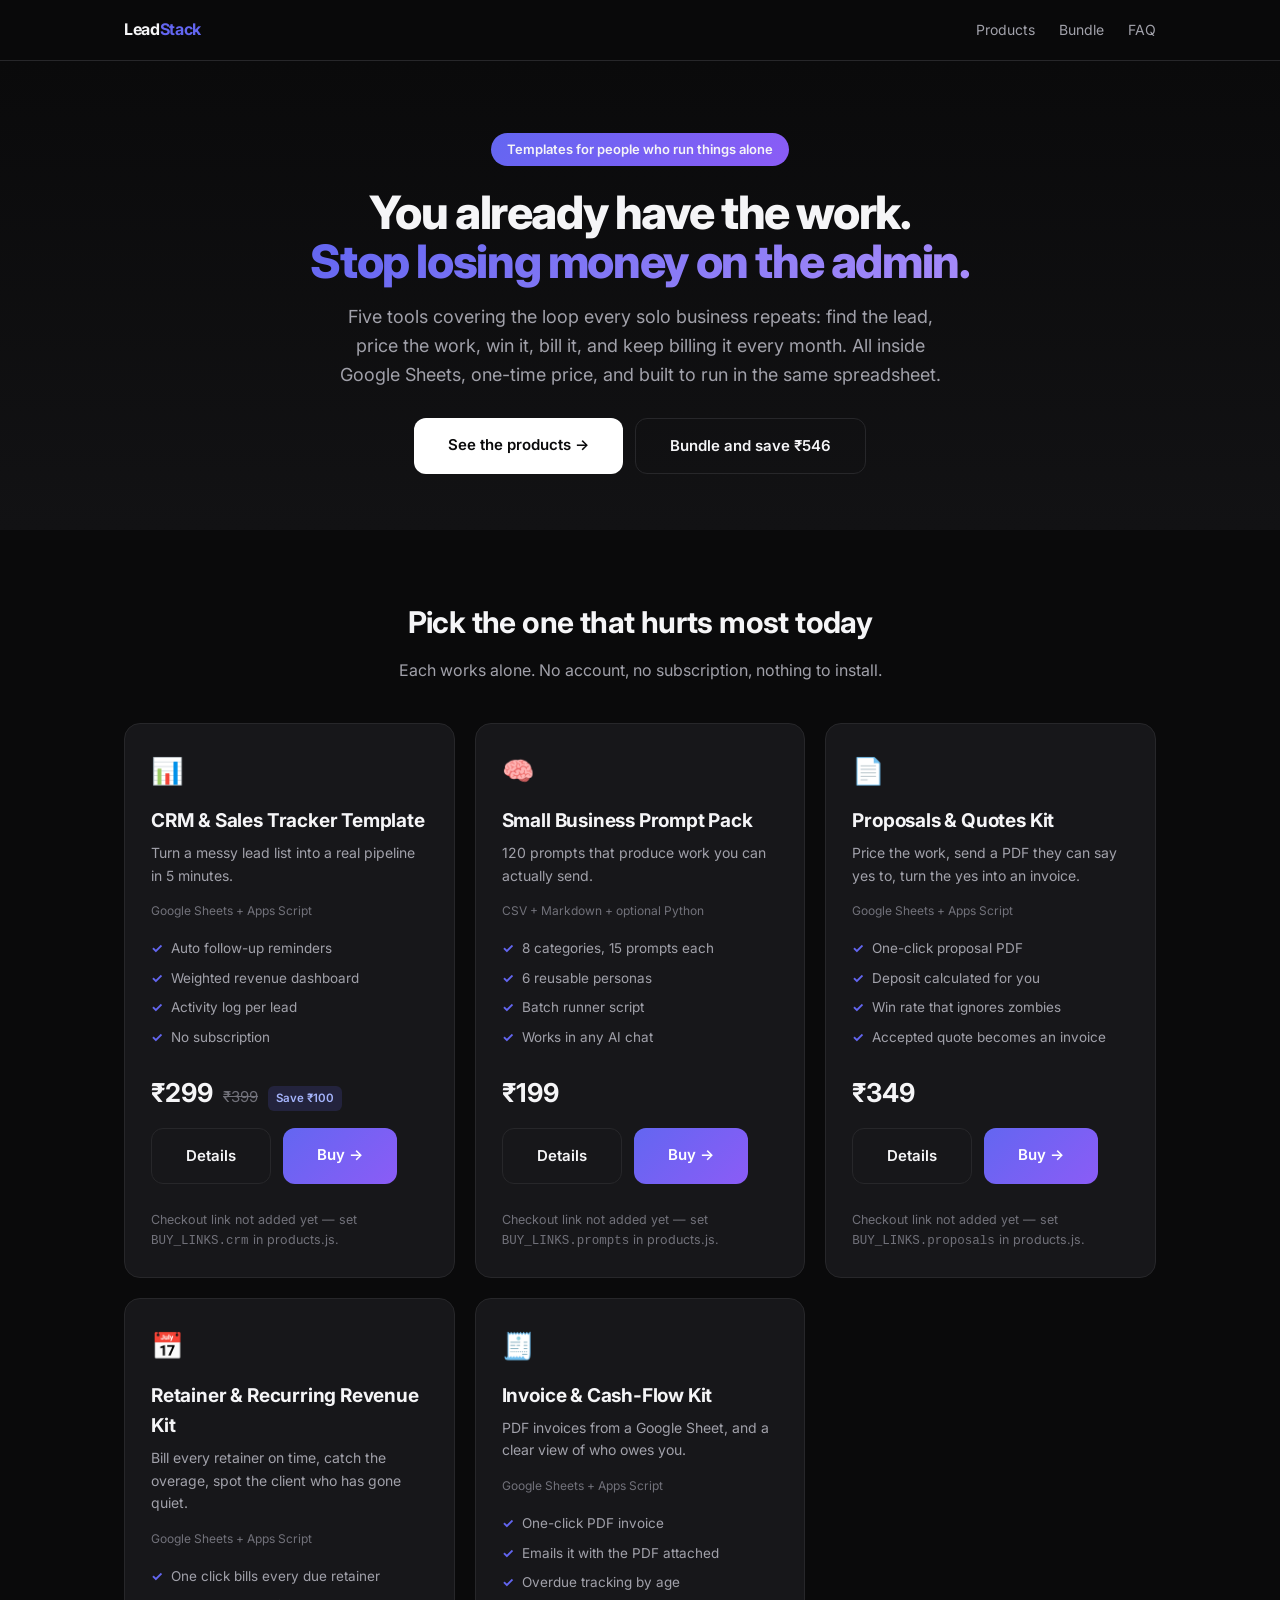
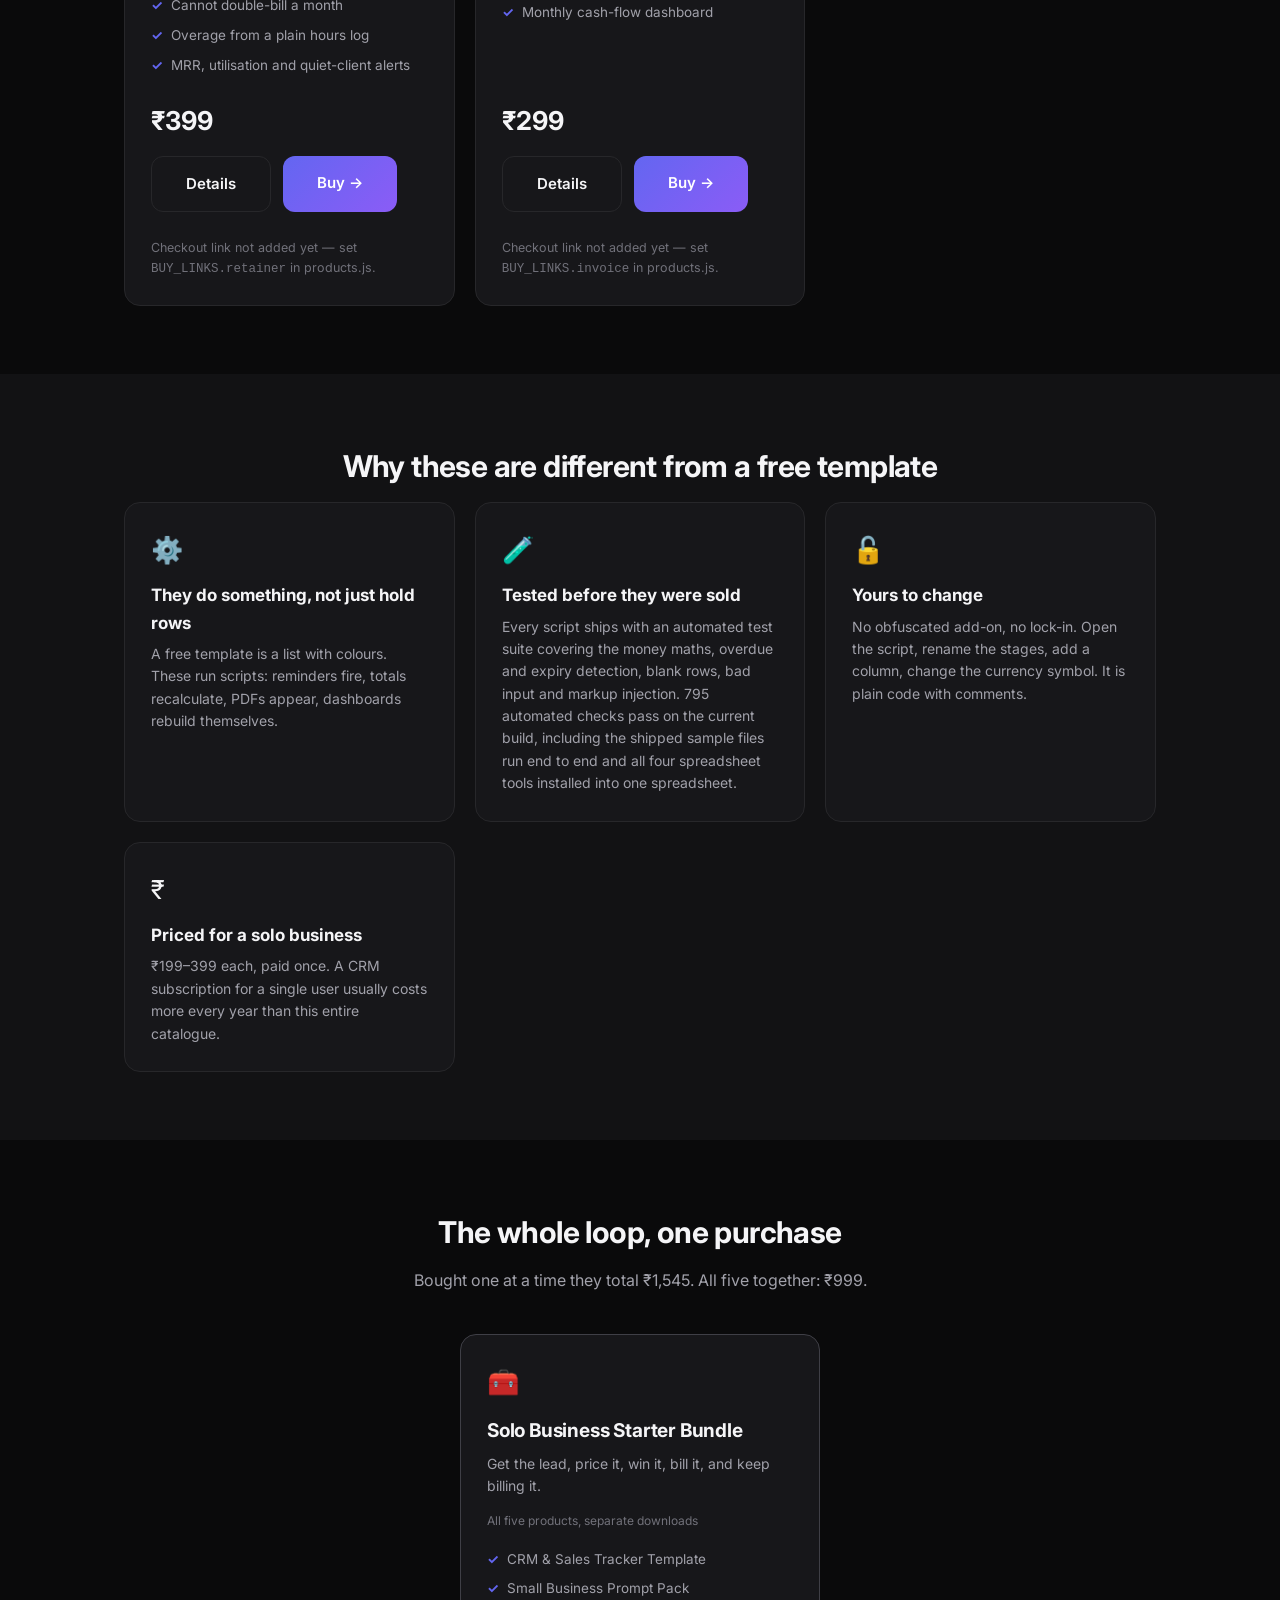
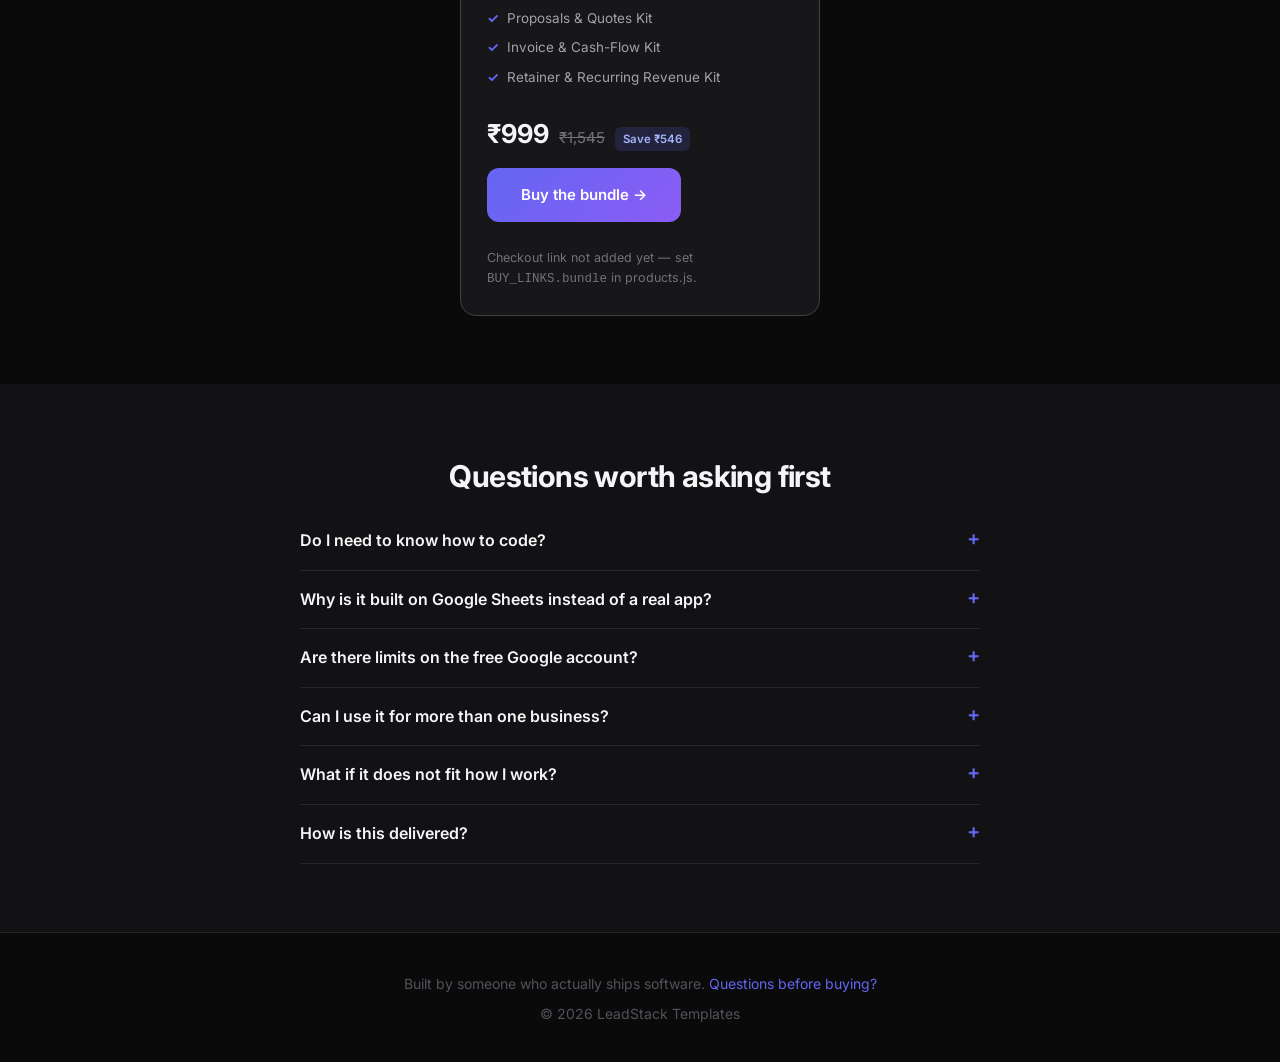
==== commit 76cfd8e0: "Add the Retainer & Recurring Revenue Kit and stop Setup from blanking shared Settings The stage afte" ====
--- a/site/index.html
+++ b/site/index.html
@@ -24,10 +24,10 @@
     <div class="container">
       <div class="hero-badge">Templates for people who run things alone</div>
       <h1>You already have the work.<br><em>Stop losing money on the admin.</em></h1>
-      <p>Four tools covering the loop every solo business repeats: find the lead, price the work, win it, bill it. All inside Google Sheets, one-time price, and built to run in the same spreadsheet.</p>
+      <p>Five tools covering the loop every solo business repeats: find the lead, price the work, win it, bill it, and keep billing it every month. All inside Google Sheets, one-time price, and built to run in the same spreadsheet.</p>
       <div class="cta-row">
         <a href="#products" class="cta">See the products →</a>
-        <a href="#bundle" class="cta ghost" data-save>Bundle and save ₹397</a>
+        <a href="#bundle" class="cta ghost" data-save>Bundle and save ₹546</a>
       </div>
     </div>
   </header>
@@ -52,7 +52,7 @@
         <div class="feature">
           <div class="icon">🧪</div>
           <h3>Tested before they were sold</h3>
-          <p>Every script ships with an automated test suite covering the money maths, overdue and expiry detection, blank rows, bad input and markup injection. <span data-checks="all">404</span> automated checks pass on the current build, including the shipped sample files run end to end and all four products installed into one spreadsheet.</p>
+          <p>Every script ships with an automated test suite covering the money maths, overdue and expiry detection, blank rows, bad input and markup injection. <span data-checks="all">795</span> automated checks pass on the current build, including the shipped sample files run end to end and all four spreadsheet tools installed into one spreadsheet.</p>
         </div>
         <div class="feature">
           <div class="icon">🔓</div>
@@ -62,7 +62,7 @@
         <div class="feature">
           <div class="icon">₹</div>
           <h3>Priced for a solo business</h3>
-          <p>₹199–349 each, paid once. A CRM subscription for a single user usually costs more every year than this entire catalogue.</p>
+          <p>₹199–399 each, paid once. A CRM subscription for a single user usually costs more every year than this entire catalogue.</p>
         </div>
       </div>
     </div>
@@ -71,7 +71,7 @@
   <section id="bundle">
     <div class="container">
       <h2>The whole loop, one purchase</h2>
-      <p class="sub">Bought one at a time they total ₹1,146. All four together: ₹749.</p>
+      <p class="sub">Bought one at a time they total ₹1,545. All five together: ₹999.</p>
       <div class="grid" style="max-width:360px;margin:0 auto;" data-bundle></div>
     </div>
   </section>
@@ -102,7 +102,7 @@
         </details>
         <details>
           <summary>How is this delivered?</summary>
-          <p>Instant download after checkout: a ZIP with the script, sample data, a written setup guide, and a one-page quick start. The bundle contains all four as separate downloads.</p>
+          <p>Instant download after checkout: a ZIP with the script, sample data, a written setup guide, and a one-page quick start. The bundle contains all five as separate downloads.</p>
         </details>
       </div>
     </div>
